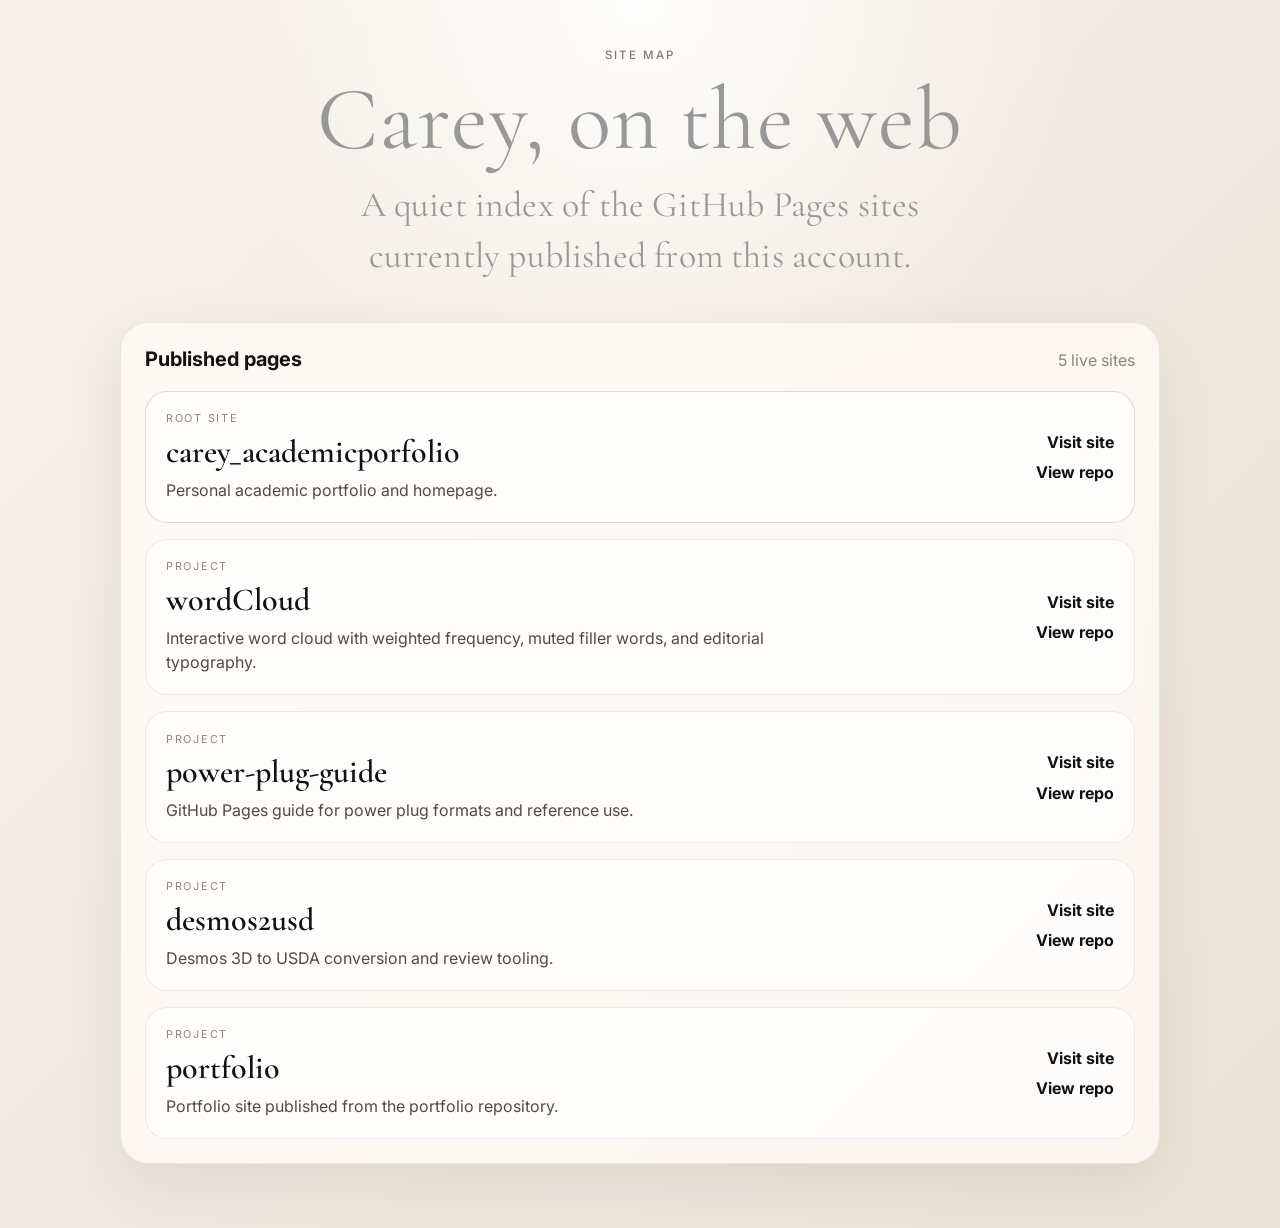
==== sitemap/index.html @ dcbbeeab "Add sitemap path" ====
<!DOCTYPE html>
<html lang="en">
  <head>
    <meta charset="UTF-8" />
    <meta name="viewport" content="width=device-width, initial-scale=1.0" />
    <title>Carey, on the web</title>
    <link rel="preconnect" href="https://fonts.googleapis.com" />
    <link rel="preconnect" href="https://fonts.gstatic.com" crossorigin />
    <link
      href="https://fonts.googleapis.com/css2?family=Cormorant+Garamond:wght@300;400;600;700&family=Inter:wght@400;500;700&display=swap"
      rel="stylesheet"
    />
    <link rel="stylesheet" href="styles.css" />
  </head>
  <body>
    <main class="page-shell">
      <section class="hero">
        <p class="eyebrow">Site map</p>
        <h1>Carey, on the web</h1>
        <p class="lede">
          A quiet index of the GitHub Pages sites currently published from this account.
        </p>
      </section>

      <section class="panel" aria-labelledby="published-sites">
        <div class="panel-header">
          <h2 id="published-sites">Published pages</h2>
          <p>5 live sites</p>
        </div>

        <div class="site-list">
          <article class="site-card featured">
            <div>
              <p class="site-kicker">Root site</p>
              <h3>carey_academicporfolio</h3>
              <p class="site-description">
                Personal academic portfolio and homepage.
              </p>
            </div>
            <div class="site-links">
              <a href="https://careylzh.github.io/" target="_blank" rel="noreferrer">Visit site</a>
              <a href="https://github.com/careylzh/carey_academicporfolio" target="_blank" rel="noreferrer">View repo</a>
            </div>
          </article>

          <article class="site-card">
            <div>
              <p class="site-kicker">Project</p>
              <h3>wordCloud</h3>
              <p class="site-description">
                Interactive word cloud with weighted frequency, muted filler words, and editorial typography.
              </p>
            </div>
            <div class="site-links">
              <a href="https://careylzh.github.io/wordCloud/" target="_blank" rel="noreferrer">Visit site</a>
              <a href="https://github.com/careylzh/wordCloud" target="_blank" rel="noreferrer">View repo</a>
            </div>
          </article>

          <article class="site-card">
            <div>
              <p class="site-kicker">Project</p>
              <h3>power-plug-guide</h3>
              <p class="site-description">
                GitHub Pages guide for power plug formats and reference use.
              </p>
            </div>
            <div class="site-links">
              <a href="https://careylzh.github.io/power-plug-guide/" target="_blank" rel="noreferrer">Visit site</a>
              <a href="https://github.com/careylzh/power-plug-guide" target="_blank" rel="noreferrer">View repo</a>
            </div>
          </article>

          <article class="site-card">
            <div>
              <p class="site-kicker">Project</p>
              <h3>desmos2usd</h3>
              <p class="site-description">
                Desmos 3D to USDA conversion and review tooling.
              </p>
            </div>
            <div class="site-links">
              <a href="https://careylzh.github.io/desmos2usd/" target="_blank" rel="noreferrer">Visit site</a>
              <a href="https://github.com/careylzh/desmos2usd" target="_blank" rel="noreferrer">View repo</a>
            </div>
          </article>

          <article class="site-card">
            <div>
              <p class="site-kicker">Project</p>
              <h3>portfolio</h3>
              <p class="site-description">
                Portfolio site published from the portfolio repository.
              </p>
            </div>
            <div class="site-links">
              <a href="https://careylzh.github.io/portfolio/" target="_blank" rel="noreferrer">Visit site</a>
              <a href="https://github.com/careylzh/portfolio" target="_blank" rel="noreferrer">View repo</a>
            </div>
          </article>
        </div>
      </section>
    </main>
  </body>
</html>
---- sitemap/styles.css ----
:root {
  --bg: #f5efe6;
  --panel: rgba(255, 252, 247, 0.76);
  --border: rgba(17, 17, 17, 0.08);
  --text: #111111;
  --muted: #8d867f;
  --soft-text: #989898;
  --shadow: 0 20px 60px rgba(17, 17, 17, 0.08);
  --sans: "Inter", "Helvetica Neue", Arial, sans-serif;
  --serif: "Cormorant Garamond", "EB Garamond", "Libre Baskerville", serif;
}

* {
  box-sizing: border-box;
}

body {
  margin: 0;
  min-height: 100vh;
  font-family: var(--sans);
  background:
    radial-gradient(circle at top, rgba(255, 255, 255, 0.92), transparent 32%),
    linear-gradient(135deg, #f7f2ea 0%, #ebe2d5 100%);
  color: var(--text);
}

.page-shell {
  width: min(1040px, calc(100vw - 2rem));
  margin: 0 auto;
  padding: 3rem 0 4rem;
}

.hero {
  text-align: center;
  margin-bottom: 2.5rem;
}

.eyebrow {
  margin: 0 0 0.8rem;
  letter-spacing: 0.18em;
  text-transform: uppercase;
  font-size: 0.72rem;
  color: #7f7a75;
  font-weight: 500;
}

.hero h1 {
  margin: 0;
  font-family: var(--serif);
  font-size: clamp(3rem, 7vw, 5.8rem);
  font-weight: 400;
  line-height: 1;
  letter-spacing: 0.01em;
  color: var(--soft-text);
}

.lede {
  width: min(38rem, 100%);
  margin: 1rem auto 0;
  font-family: var(--serif);
  font-size: clamp(1.4rem, 2.8vw, 2.4rem);
  font-weight: 400;
  line-height: 1.42;
  letter-spacing: 0.005em;
  color: var(--soft-text);
}

.panel {
  background: var(--panel);
  backdrop-filter: blur(12px);
  border: 1px solid var(--border);
  border-radius: 28px;
  box-shadow: var(--shadow);
  padding: 1.5rem;
}

.panel-header {
  display: flex;
  justify-content: space-between;
  gap: 1rem;
  align-items: baseline;
  margin-bottom: 1.25rem;
}

.panel-header h2 {
  margin: 0;
  font-size: 1.25rem;
}

.panel-header p {
  margin: 0;
  color: var(--muted);
}

.site-list {
  display: grid;
  gap: 1rem;
}

.site-card {
  display: flex;
  justify-content: space-between;
  gap: 1.25rem;
  padding: 1.2rem 1.25rem;
  border-radius: 22px;
  border: 1px solid rgba(17, 17, 17, 0.08);
  background: rgba(255, 255, 255, 0.7);
}

.site-card.featured {
  border-color: rgba(17, 17, 17, 0.14);
}

.site-kicker {
  margin: 0 0 0.4rem;
  text-transform: uppercase;
  letter-spacing: 0.16em;
  font-size: 0.68rem;
  color: var(--muted);
}

.site-card h3 {
  margin: 0;
  font-family: var(--serif);
  font-size: 2rem;
  font-weight: 600;
}

.site-description {
  margin: 0.45rem 0 0;
  max-width: 40rem;
  color: #4e4a46;
  line-height: 1.55;
}

.site-links {
  display: flex;
  flex-direction: column;
  align-items: flex-end;
  justify-content: center;
  gap: 0.65rem;
  min-width: 10rem;
}

.site-links a {
  color: #111111;
  text-decoration: none;
  font-weight: 700;
}

.site-links a:hover {
  color: #5a534d;
}

@media (max-width: 720px) {
  .page-shell {
    width: min(100vw - 1rem, 1040px);
    padding-top: 1.5rem;
  }

  .panel-header,
  .site-card {
    flex-direction: column;
  }

  .site-links {
    align-items: flex-start;
    min-width: auto;
  }
}
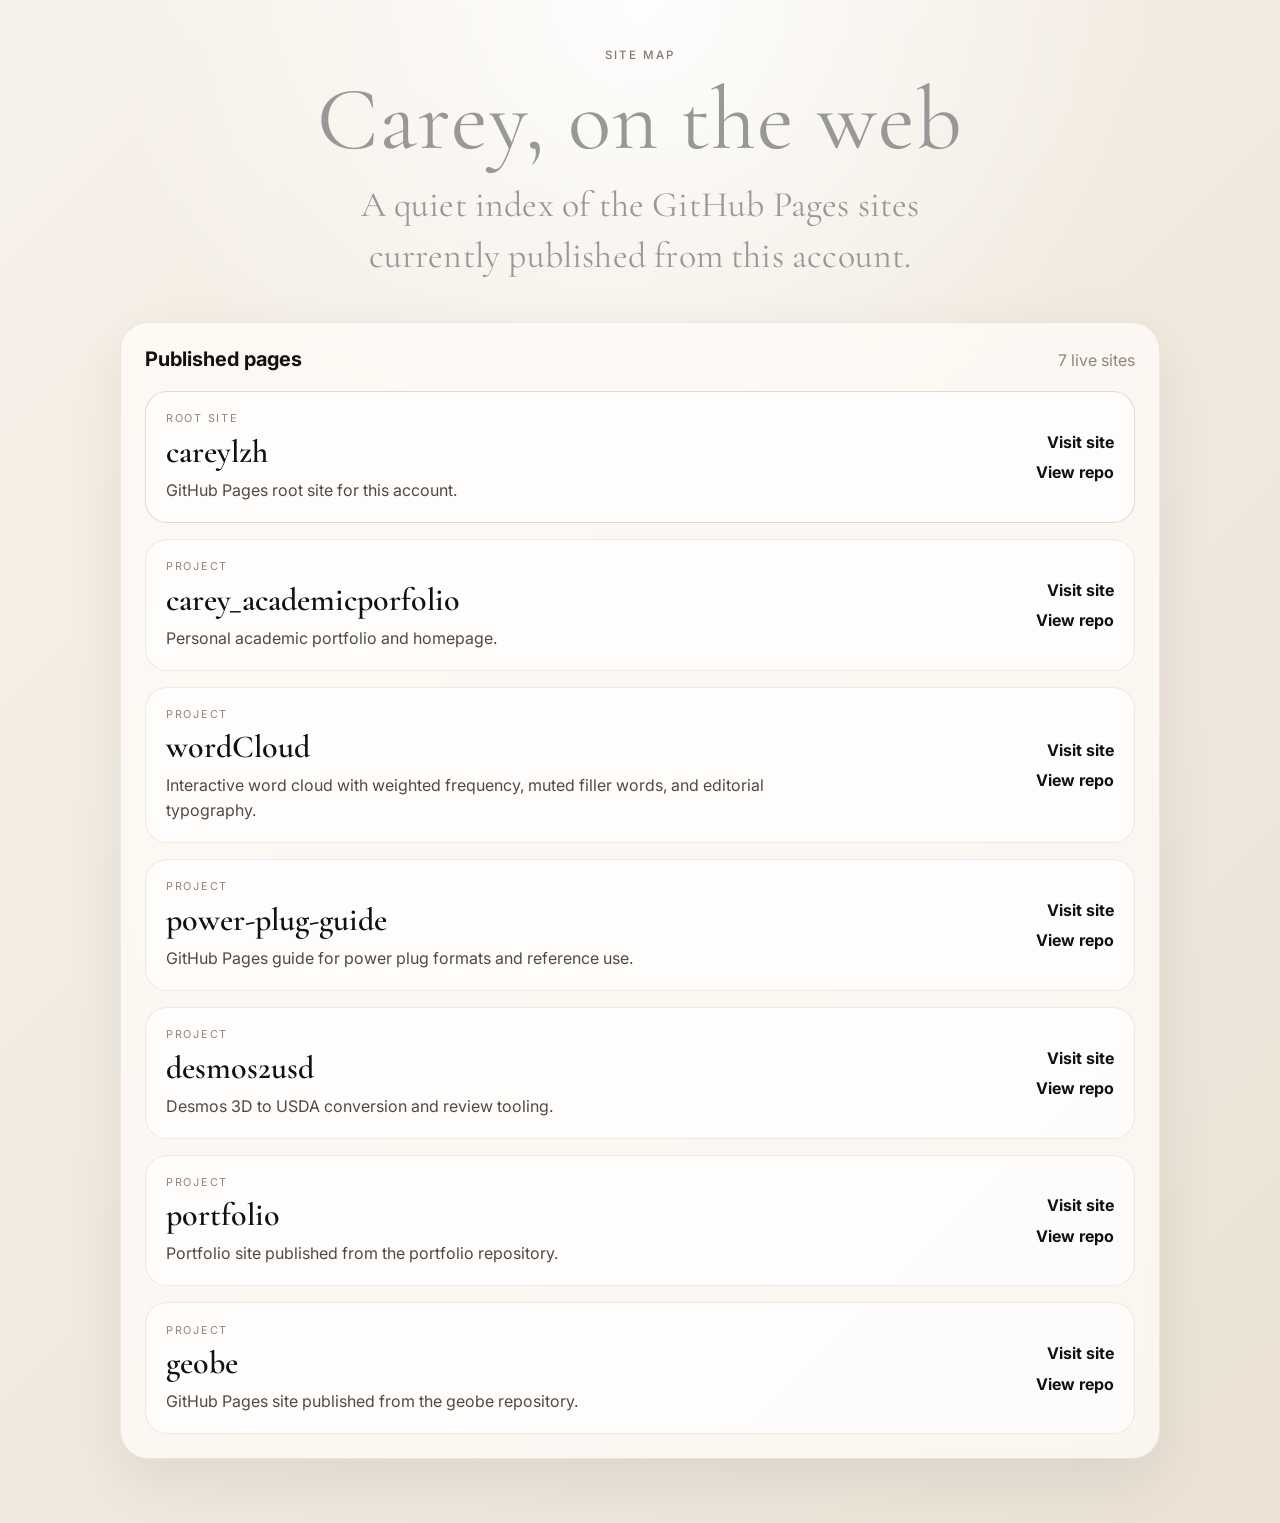
==== commit 21e1258e: "Update sitemap with current GitHub Pages sites" ====
--- a/sitemap/index.html
+++ b/sitemap/index.html
@@ -25,20 +25,34 @@
       <section class="panel" aria-labelledby="published-sites">
         <div class="panel-header">
           <h2 id="published-sites">Published pages</h2>
-          <p>5 live sites</p>
+          <p>7 live sites</p>
         </div>
 
         <div class="site-list">
           <article class="site-card featured">
             <div>
               <p class="site-kicker">Root site</p>
+              <h3>careylzh</h3>
+              <p class="site-description">
+                GitHub Pages root site for this account.
+              </p>
+            </div>
+            <div class="site-links">
+              <a href="https://careylzh.github.io/" target="_blank" rel="noreferrer">Visit site</a>
+              <a href="https://github.com/careylzh/careylzh" target="_blank" rel="noreferrer">View repo</a>
+            </div>
+          </article>
+
+          <article class="site-card">
+            <div>
+              <p class="site-kicker">Project</p>
               <h3>carey_academicporfolio</h3>
               <p class="site-description">
                 Personal academic portfolio and homepage.
               </p>
             </div>
             <div class="site-links">
-              <a href="https://careylzh.github.io/" target="_blank" rel="noreferrer">Visit site</a>
+              <a href="https://careylzh.github.io/carey_academicporfolio/" target="_blank" rel="noreferrer">Visit site</a>
               <a href="https://github.com/careylzh/carey_academicporfolio" target="_blank" rel="noreferrer">View repo</a>
             </div>
           </article>
@@ -98,6 +112,20 @@
               <a href="https://github.com/careylzh/portfolio" target="_blank" rel="noreferrer">View repo</a>
             </div>
           </article>
+
+          <article class="site-card">
+            <div>
+              <p class="site-kicker">Project</p>
+              <h3>geobe</h3>
+              <p class="site-description">
+                GitHub Pages site published from the geobe repository.
+              </p>
+            </div>
+            <div class="site-links">
+              <a href="https://careylzh.github.io/geobe/" target="_blank" rel="noreferrer">Visit site</a>
+              <a href="https://github.com/careylzh/geobe" target="_blank" rel="noreferrer">View repo</a>
+            </div>
+          </article>
         </div>
       </section>
     </main>
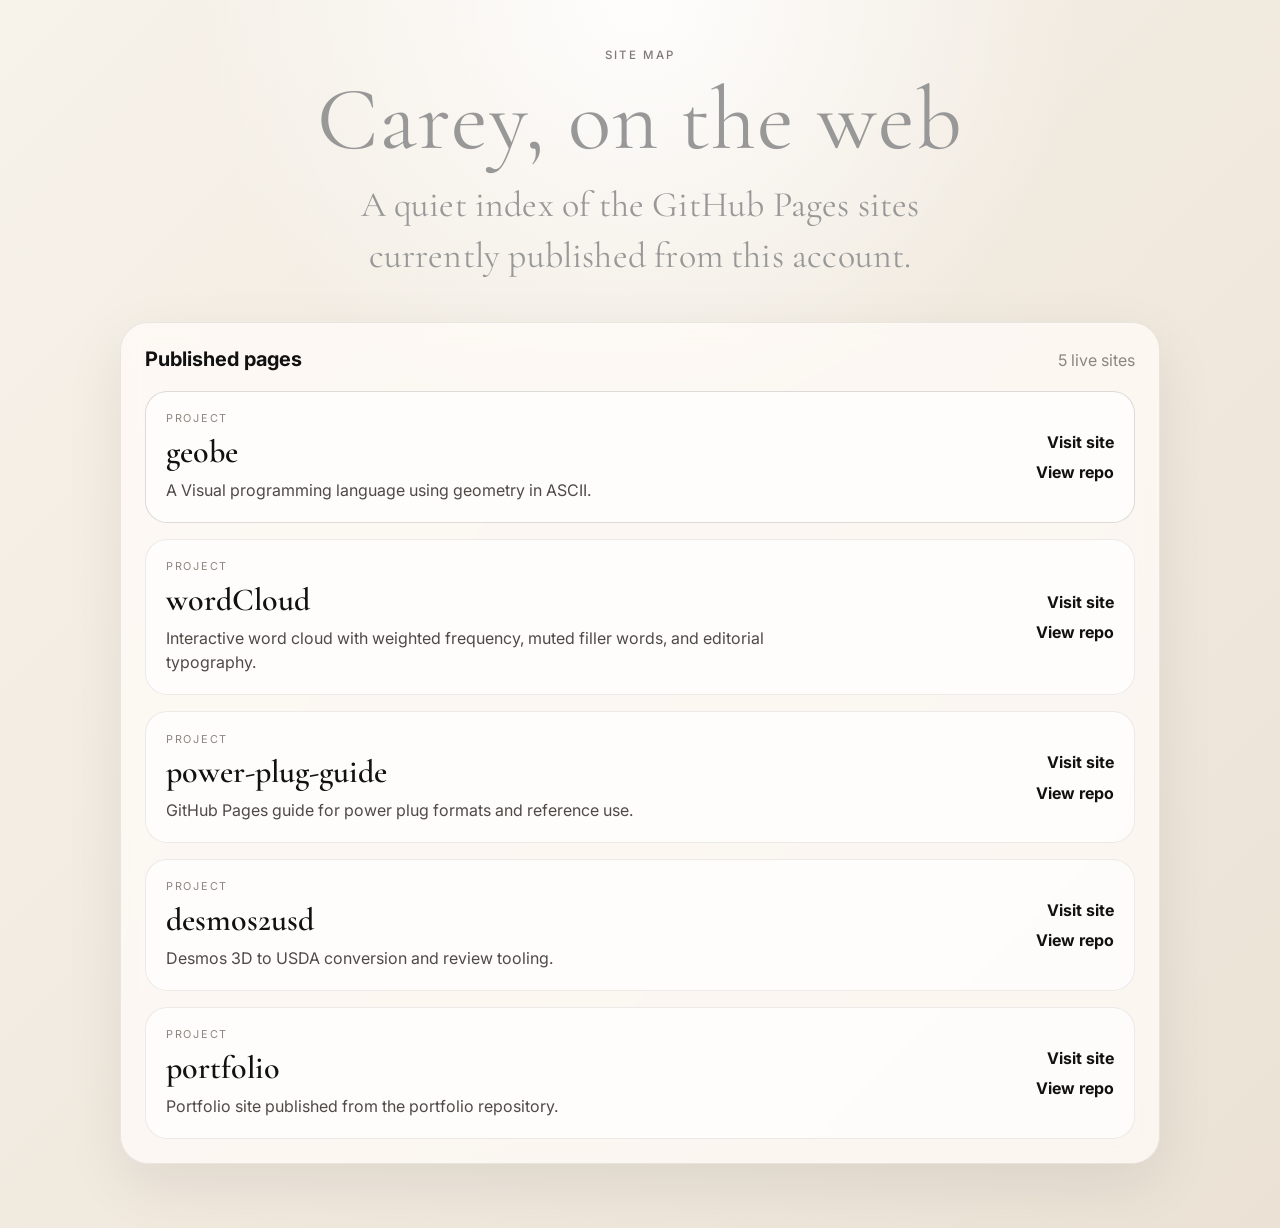
==== commit 43e56b3a: "edit page content" ====
--- a/sitemap/index.html
+++ b/sitemap/index.html
@@ -25,35 +25,21 @@
       <section class="panel" aria-labelledby="published-sites">
         <div class="panel-header">
           <h2 id="published-sites">Published pages</h2>
-          <p>7 live sites</p>
+          <p>5 live sites</p>
         </div>
 
         <div class="site-list">
           <article class="site-card featured">
             <div>
-              <p class="site-kicker">Root site</p>
-              <h3>careylzh</h3>
+              <p class="site-kicker">Project</p>
+              <h3>geobe</h3>
               <p class="site-description">
-                GitHub Pages root site for this account.
+                A Visual programming language using geometry in ASCII. 
               </p>
             </div>
             <div class="site-links">
-              <a href="https://careylzh.github.io/" target="_blank" rel="noreferrer">Visit site</a>
-              <a href="https://github.com/careylzh/careylzh" target="_blank" rel="noreferrer">View repo</a>
-            </div>
-          </article>
-
-          <article class="site-card">
-            <div>
-              <p class="site-kicker">Project</p>
-              <h3>carey_academicporfolio</h3>
-              <p class="site-description">
-                Personal academic portfolio and homepage.
-              </p>
-            </div>
-            <div class="site-links">
-              <a href="https://careylzh.github.io/carey_academicporfolio/" target="_blank" rel="noreferrer">Visit site</a>
-              <a href="https://github.com/careylzh/carey_academicporfolio" target="_blank" rel="noreferrer">View repo</a>
+              <a href="https://careylzh.github.io/geobe/" target="_blank" rel="noreferrer">Visit site</a>
+              <a href="https://github.com/careylzh/geobe" target="_blank" rel="noreferrer">View repo</a>
             </div>
           </article>
 
@@ -112,20 +98,6 @@
               <a href="https://github.com/careylzh/portfolio" target="_blank" rel="noreferrer">View repo</a>
             </div>
           </article>
-
-          <article class="site-card">
-            <div>
-              <p class="site-kicker">Project</p>
-              <h3>geobe</h3>
-              <p class="site-description">
-                GitHub Pages site published from the geobe repository.
-              </p>
-            </div>
-            <div class="site-links">
-              <a href="https://careylzh.github.io/geobe/" target="_blank" rel="noreferrer">Visit site</a>
-              <a href="https://github.com/careylzh/geobe" target="_blank" rel="noreferrer">View repo</a>
-            </div>
-          </article>
         </div>
       </section>
     </main>
